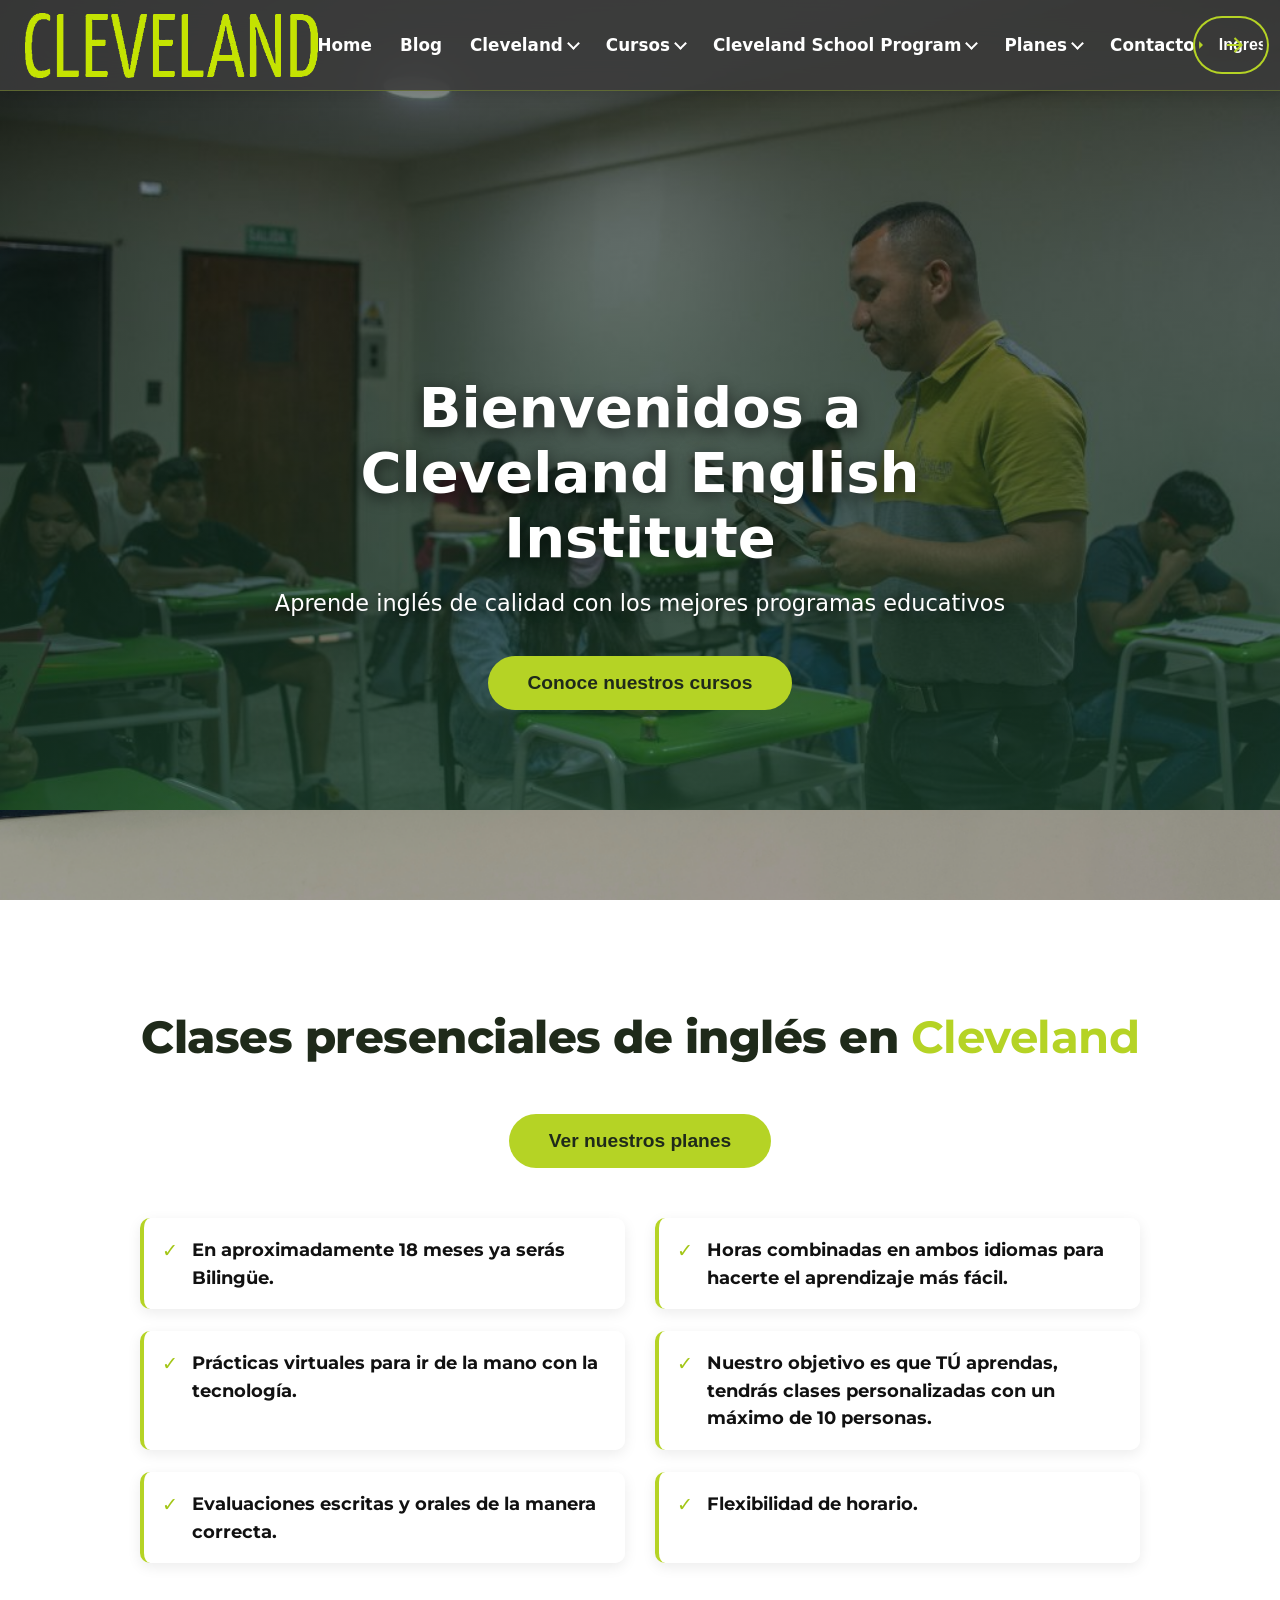
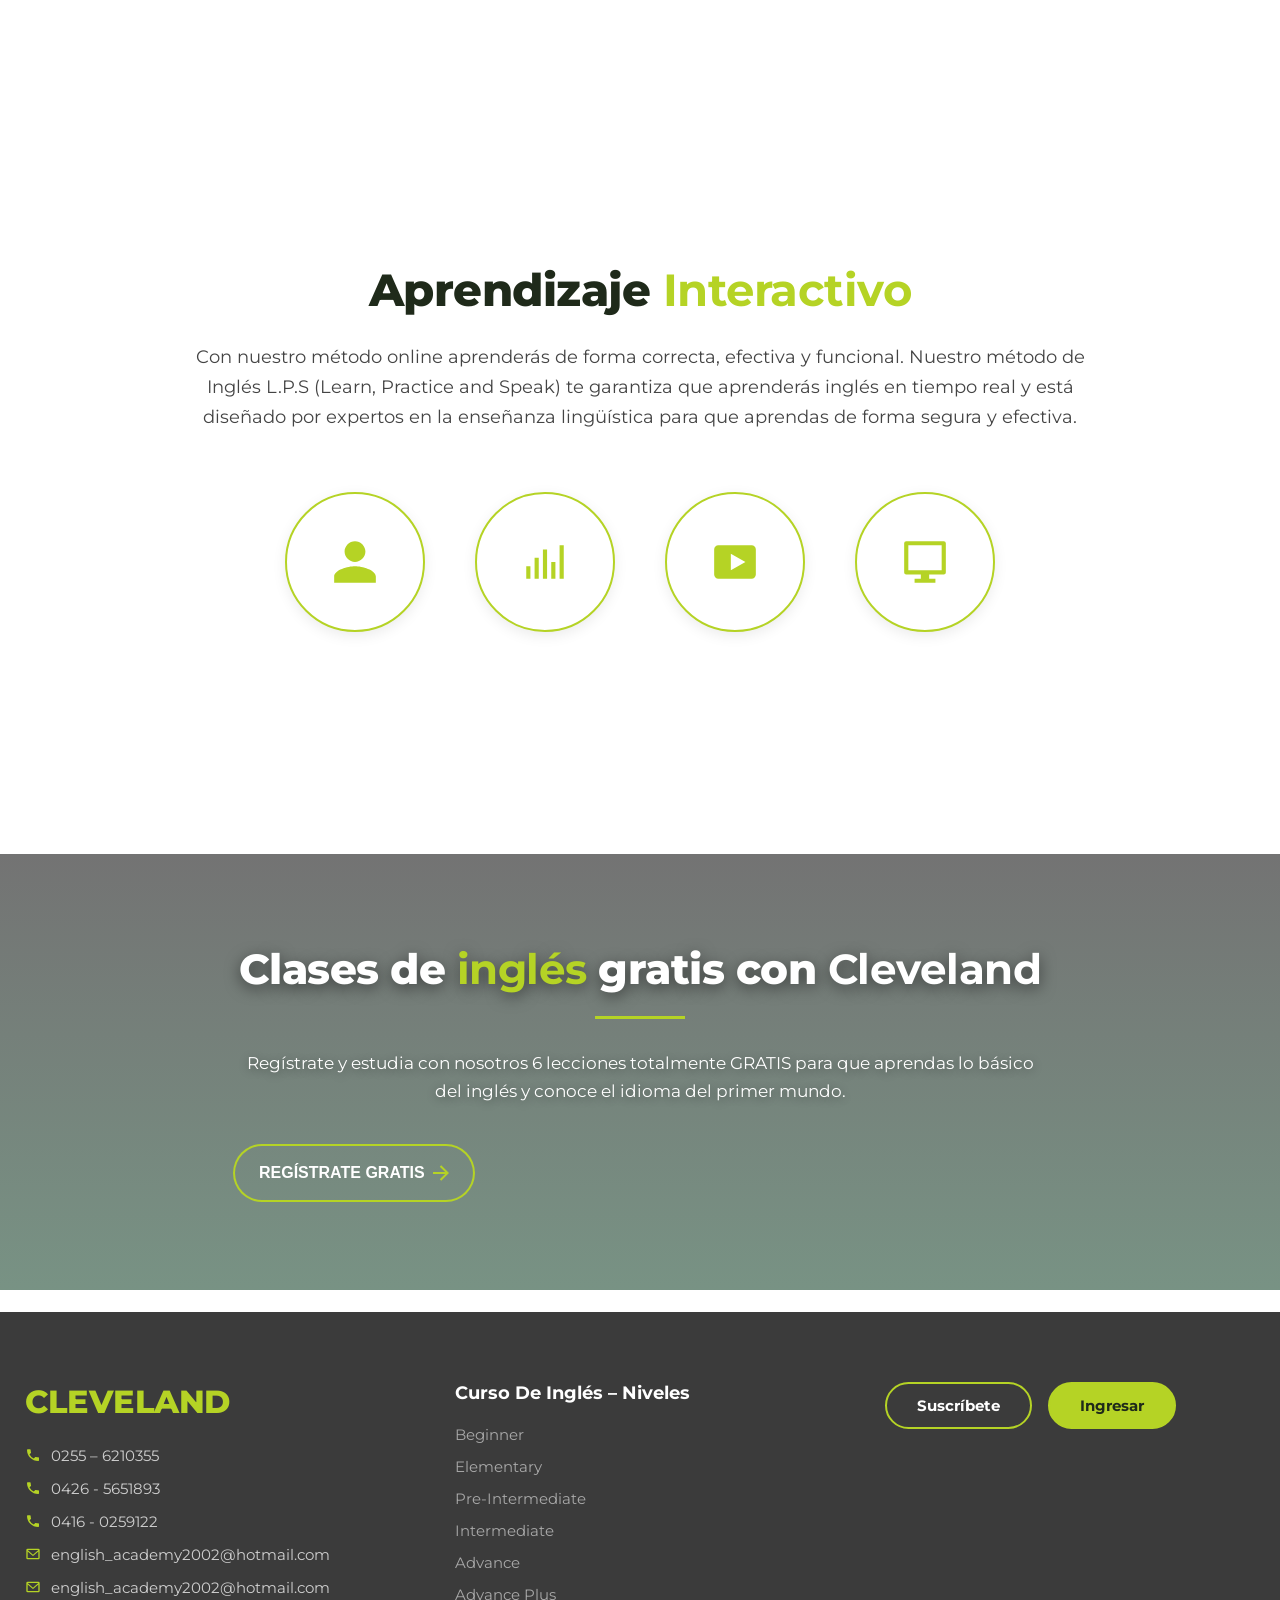
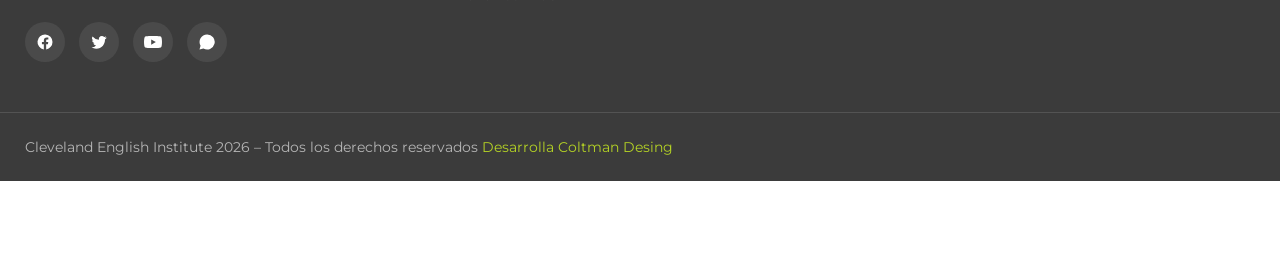
==== docs/cleveland/index.html @ 9492be9a "feat: Agregada página de Cleveland en /docs/cleveland/ y selector en index" ====
<!DOCTYPE html>
<html lang="es">
<head>
    <meta charset="UTF-8">
    <meta name="viewport" content="width=device-width, initial-scale=1.0">
    <title>Cleveland - School Program</title>
    <link rel="preconnect" href="https://fonts.googleapis.com">
    <link rel="preconnect" href="https://fonts.gstatic.com" crossorigin>
    <link href="https://fonts.googleapis.com/css2?family=EB+Garamond:ital,wght@0,400..800;1,400..800&family=Lato:ital,wght@0,100;0,300;0,400;0,700;0,900;1,100;1,300;1,400;1,700;1,900&family=Montserrat:ital,wght@0,100..900;1,100..900&family=Playfair+Display:ital,wght@0,400..900;1,400..900&family=Playwrite+ES:wght@100..400&family=Playwrite+NO:wght@100..400&family=Playwrite+US+Modern:wght@100..400&family=Roboto+Mono:ital,wght@0,100..700;1,100..700&display=swap" rel="stylesheet">
    <link rel="stylesheet" href="style.css">
</head>
<body>
    <!-- NAV -->
    <nav class="main-nav">
        <div class="nav-container">
            <div class="logo">
                <img src="img/Untitled.png" alt="Cleveland Logo" class="cleveland-logo">
            </div>

            <ul class="nav-menu">
                <li><a href="#">Home</a></li>
                <li><a href="blog/blog.html">Blog</a></li>
                <li class="nav-dropdown">
                    <a href="about_us/about_us.html" class="dropdown-toggle">Cleveland</a>
                    <ul class="dropdown-menu">
                        <li><a href="about_us/about_us.html">La empresa</a></li>
                        <li><a href="about_us/mision_vision.html">Misión y Visión</a></li>
                        <li><a href="about_us/responsabilidad.html">Responsabilidad Social</a></li>
                    </ul>
                </li>
                <li class="nav-dropdown">
                    <a class="dropdown-toggle">Cursos</a>
                    <ul class="dropdown-menu">
                        <li><a href="cursos/beginner.html">Beginner</a></li>
                        <li><a href="cursos/elementary.html">Elementary</a></li>
                        <li><a href="cursos/pre-intermediate.html">Pre-Intermediate</a></li>
                        <li><a href="cursos/Intermediate.html">Intermediate</a></li>
                        <li><a href="cursos/advance.html">Advance</a></li>
                        <li><a href="cursos/advance_plus.html">Advance Plus</a></li>
                    </ul>
                </li>
                <li class="nav-dropdown">
                    <a href="#" class="dropdown-toggle">Cleveland School Program</a>
                    <ul class="dropdown-menu">
                        <li><a href="school_program/school_program.html">Cleveland School Program</a></li>
                        <li><a href="school_program/eventos.html">Eventos</a></li>
                    </ul>
                </li>
                <li class="nav-dropdown">
                    <a href="#" class="dropdown-toggle">Planes</a>
                    <ul class="dropdown-menu">
                        <li><a href="planes/planes.html">Online</a></li>
                        <li><a href="planes/planes.html">Presencial</a></li>
                        <li><a href="planes/planes.html">Sabatino</a></li>
                        <li><a href="planes/planes.html">Scholarships</a></li>
                    </ul>
                </li>
                <li><a href="contact/contact.html">Contacto</a></li>
            </ul>

            <button class="animated-button">
                <svg viewBox="0 0 24 24" class="arr-2" xmlns="http://www.w3.org/2000/svg">
                    <path d="M16.1716 10.9999L10.8076 5.63589L12.2218 4.22168L20 11.9999L12.2218 19.778L10.8076 18.3638L16.1716 12.9999H4V10.9999H16.1716Z"></path>
                </svg>
                <span class="text">Ingresar</span>
                <span class="circle"></span>
                <svg viewBox="0 0 24 24" class="arr-1" xmlns="http://www.w3.org/2000/svg">
                    <path d="M16.1716 10.9999L10.8076 5.63589L12.2218 4.22168L20 11.9999L12.2218 19.778L10.8076 18.3638L16.1716 12.9999H4V10.9999H16.1716Z"></path>
                </svg>
            </button>
        </div>
    </nav>

    <!-- HERO -->
    <section class="hero">
        <div class="hero-overlay">
            <div class="hero-content">
                <h1>Bienvenidos a Cleveland English Institute</h1>
                <p>Aprende inglés de calidad con los mejores programas educativos</p>
                <a href="../PAGINA_WEB_CLEVELAND/cursos/beginner.html"><button class="hero-button">Conoce nuestros cursos</button></a>
            </div>
        </div>
    </section>

    <section class="classes-section">
        <div class="classes-content-overlay">
            <h2>Clases presenciales de inglés en <strong>Cleveland</strong></h2>
            
            <article class="split-container">
                <div class="button-wrapper">
                    <a href="../PAGINA_WEB_CLEVELAND/planes/planes.html">
                    <button class="hero-button">Ver nuestros planes</button>
                    </a>
                </div>
    
                <ul class="text-features-list">
                    <li>En aproximadamente 18 meses ya serás Bilingüe.</li>
                    <li>Horas combinadas en ambos idiomas para hacerte el aprendizaje más fácil.</li>
                    <li>Prácticas virtuales para ir de la mano con la tecnología.</li>
                    <li>Nuestro objetivo es que TÚ aprendas, tendrás clases personalizadas con un máximo de 10 personas.</li>
                    <li>Evaluaciones escritas y orales de la manera correcta.</li>
                    <li>Flexibilidad de horario.</li>
                </ul>
            </article>
        </div>
    </section>

    <main>
        <section class="interactive-section">
            <div class="interactive-content">
                <h2>Aprendizaje <strong>Interactivo</strong></h2>
                <p class="interactive-text">
                    Con nuestro método online aprenderás de forma correcta, efectiva y funcional. Nuestro método de Inglés L.P.S (Learn, Practice and Speak) te garantiza que aprenderás inglés en tiempo real y está diseñado por expertos en la enseñanza lingüística para que aprendas de forma segura y efectiva.
                </p>

                <div class="icon-circles">
                    <div class="icon-item">
                        <div class="icon-circle">
                            <svg viewBox="0 0 24 24" xmlns="http://www.w3.org/2000/svg">
                                <path d="M12 12c2.7 0 5-2.3 5-5s-2.3-5-5-5-5 2.3-5 5 2.3 5 5 5zm0 2c-3.3 0-10 1.7-10 5v3h20v-3c0-3.3-6.7-5-10-5z"></path>
                            </svg>
                        </div>
                        <div class="icon-info">
                            <h3>Asesor Online</h3>
                            <p>Con el chat en línea siempre podrás acudir a nuestros asesores para recibir asesoría educativa en cualquiera de nuestras lecciones.</p>
                        </div>
                    </div>

                    <div class="icon-item">
                        <div class="icon-circle">
                            <svg viewBox="0 0 24 24" xmlns="http://www.w3.org/2000/svg">
                                <path d="M3 20h2v-6H3v6zm4 0h2v-10H7v10zm4 0h2v-14h-2v14zm4 0h2v-8h-2v8zm4 0h2v-16h-2v16z"></path>
                            </svg>
                        </div>
                        <div class="icon-info">
                            <h3>Niveles de Inglés</h3>
                            <p>Ofrecemos 5 niveles adaptados a tus necesidades. Cada uno aporta la carga lingüística apropiada para que el aprendizaje sea conciso y de forma ascendente.</p>
                        </div>
                    </div>

                    <div class="icon-item">
                        <div class="icon-circle">
                            <svg viewBox="0 0 24 24" xmlns="http://www.w3.org/2000/svg">
                                <path d="M4 4h16a2 2 0 0 1 2 2v12a2 2 0 0 1-2 2H4a2 2 0 0 1-2-2V6a2 2 0 0 1 2-2zm6 4v8l7-4-7-4z"></path>
                            </svg>
                        </div>
                        <div class="icon-info">
                            <h3>Videos</h3>
                            <p>Nuestros videos contienen preguntas interactivas que hacen que respondas a medida que se van dando las explicaciones.</p>
                        </div>
                    </div>

                    <div class="icon-item">
                        <div class="icon-circle">
                            <svg viewBox="0 0 24 24" xmlns="http://www.w3.org/2000/svg">
                                <path d="M21 2H3a1 1 0 0 0-1 1v14a1 1 0 0 0 1 1h7v2H7v2h10v-2h-3v-2h7a1 1 0 0 0 1-1V3a1 1 0 0 0-1-1zm-1 14H4V4h16v12z"></path>
                            </svg>
                        </div>
                        <div class="icon-info">
                            <h3>Lecciones interactivas</h3>
                            <p>Diseñadas de forma práctica y sencilla, aportan explicaciones gramaticales, vocabulario y comprensión auditiva.</p>
                        </div>
                    </div>
                </div>
            </div>
        </section>

        <section class="free-classes-section">
            <div class="free-classes-overlay">
                <div class="free-classes-content">
                    <h2>Clases de <strong>inglés</strong> gratis con <strong>Cleveland</strong></h2>
                    <div class="free-classes-divider"></div>
                    <p>Regístrate y estudia con nosotros 6 lecciones totalmente GRATIS para que aprendas lo básico del inglés y conoce el idioma del primer mundo.</p>

                    <button class="animated-button">
                        <svg viewBox="0 0 24 24" class="arr-2" xmlns="http://www.w3.org/2000/svg">
                            <path d="M16.1716 10.9999L10.8076 5.63589L12.2218 4.22168L20 11.9999L12.2218 19.778L10.8076 18.3638L16.1716 12.9999H4V10.9999H16.1716Z"></path>
                        </svg>
                        <span class="text">REGÍSTRATE GRATIS</span>
                        <span class="circle"></span>
                        <svg viewBox="0 0 24 24" class="arr-1" xmlns="http://www.w3.org/2000/svg">
                            <path d="M16.1716 10.9999L10.8076 5.63589L12.2218 4.22168L20 11.9999L12.2218 19.778L10.8076 18.3638L16.1716 12.9999H4V10.9999H16.1716Z"></path>
                        </svg>
                    </button>
                </div>
            </div>
        </section>
    </main>

    <!-- FOOTER -->
    <footer class="site-footer">
        <div class="footer-container">
            <div class="footer-col footer-brand">
                <h3 class="footer-logo">CLEVELAND</h3>

                <ul class="footer-contact">
                    <li>
                        <svg viewBox="0 0 24 24" xmlns="http://www.w3.org/2000/svg"><path d="M6.62 10.79a15.05 15.05 0 0 0 6.59 6.59l2.2-2.2a1 1 0 0 1 1.02-.24c1.12.37 2.33.57 3.57.57a1 1 0 0 1 1 1V20a1 1 0 0 1-1 1C10.4 21 3 13.6 3 4.5a1 1 0 0 1 1-1h3.5a1 1 0 0 1 1 1c0 1.24.2 2.45.57 3.57a1 1 0 0 1-.25 1.02l-2.2 2.2z"></path></svg>
                        <a href="tel:+582556210355">0255 – 6210355</a>
                    </li>
                    <li>
                        <svg viewBox="0 0 24 24" xmlns="http://www.w3.org/2000/svg"><path d="M6.62 10.79a15.05 15.05 0 0 0 6.59 6.59l2.2-2.2a1 1 0 0 1 1.02-.24c1.12.37 2.33.57 3.57.57a1 1 0 0 1 1 1V20a1 1 0 0 1-1 1C10.4 21 3 13.6 3 4.5a1 1 0 0 1 1-1h3.5a1 1 0 0 1 1 1c0 1.24.2 2.45.57 3.57a1 1 0 0 1-.25 1.02l-2.2 2.2z"></path></svg>
                        <a href="tel:+584265651893">0426 - 5651893</a>
                    </li>
                    <li>
                        <svg viewBox="0 0 24 24" xmlns="http://www.w3.org/2000/svg"><path d="M6.62 10.79a15.05 15.05 0 0 0 6.59 6.59l2.2-2.2a1 1 0 0 1 1.02-.24c1.12.37 2.33.57 3.57.57a1 1 0 0 1 1 1V20a1 1 0 0 1-1 1C10.4 21 3 13.6 3 4.5a1 1 0 0 1 1-1h3.5a1 1 0 0 1 1 1c0 1.24.2 2.45.57 3.57a1 1 0 0 1-.25 1.02l-2.2 2.2z"></path></svg>
                        <a href="tel:+584160259122">0416 - 0259122</a>
                    </li>
                    <li>
                        <svg viewBox="0 0 24 24" xmlns="http://www.w3.org/2000/svg"><path d="M4 4h16a2 2 0 0 1 2 2v12a2 2 0 0 1-2 2H4a2 2 0 0 1-2-2V6a2 2 0 0 1 2-2zm0 2v.01L12 13l8-6.99V6H4zm16 2.24-7.4 6.47a1 1 0 0 1-1.2 0L4 8.24V18h16V8.24z"></path></svg>
                        <a href="mailto:english_academy2002@hotmail.com">english_academy2002@hotmail.com</a>
                    </li>
                    <li>
                        <svg viewBox="0 0 24 24" xmlns="http://www.w3.org/2000/svg"><path d="M4 4h16a2 2 0 0 1 2 2v12a2 2 0 0 1-2 2H4a2 2 0 0 1-2-2V6a2 2 0 0 1 2-2zm0 2v.01L12 13l8-6.99V6H4zm16 2.24-7.4 6.47a1 1 0 0 1-1.2 0L4 8.24V18h16V8.24z"></path></svg>
                        <a href="mailto:english_academy2002@hotmail.com">english_academy2002@hotmail.com</a>
                    </li>
                </ul>

                <div class="footer-socials">
                    <a href="#" class="social-circle" aria-label="Facebook">
                        <svg viewBox="0 0 24 24" xmlns="http://www.w3.org/2000/svg"><path d="M22 12a10 10 0 1 0-11.56 9.88v-6.99H7.9V12h2.54V9.8c0-2.5 1.49-3.89 3.78-3.89 1.1 0 2.24.2 2.24.2v2.46h-1.26c-1.24 0-1.63.77-1.63 1.56V12h2.78l-.44 2.89h-2.34v6.99A10 10 0 0 0 22 12z"></path></svg>
                    </a>
                    <a href="#" class="social-circle" aria-label="Twitter">
                        <svg viewBox="0 0 24 24" xmlns="http://www.w3.org/2000/svg"><path d="M22 5.9c-.74.33-1.53.55-2.36.65a4.13 4.13 0 0 0 1.81-2.28c-.8.47-1.68.81-2.62 1a4.1 4.1 0 0 0-7 3.74 11.65 11.65 0 0 1-8.46-4.29 4.1 4.1 0 0 0 1.27 5.47 4.07 4.07 0 0 1-1.86-.51v.05a4.1 4.1 0 0 0 3.29 4.02c-.61.17-1.25.19-1.85.07a4.11 4.11 0 0 0 3.83 2.85A8.23 8.23 0 0 1 2 19.13a11.6 11.6 0 0 0 6.29 1.84c7.55 0 11.68-6.26 11.68-11.68l-.01-.53c.8-.58 1.5-1.3 2.04-2.13z"></path></svg>
                    </a>
                    <a href="#" class="social-circle" aria-label="YouTube">
                        <svg viewBox="0 0 24 24" xmlns="http://www.w3.org/2000/svg"><path d="M23.5 6.5a3 3 0 0 0-2.1-2.1C19.6 4 12 4 12 4s-7.6 0-9.4.4A3 3 0 0 0 .5 6.5 31 31 0 0 0 0 12a31 31 0 0 0 .5 5.5 3 3 0 0 0 2.1 2.1C4.4 20 12 20 12 20s7.6 0 9.4-.4a3 3 0 0 0 2.1-2.1A31 31 0 0 0 24 12a31 31 0 0 0-.5-5.5zM9.6 15.5v-7L15.8 12l-6.2 3.5z"></path></svg>
                    </a>
                    <a href="#" class="social-circle" aria-label="WhatsApp">
                        <svg viewBox="0 0 24 24" xmlns="http://www.w3.org/2000/svg"><path d="M17.5 14.4c-.3-.1-1.7-.8-2-1-.3-.1-.5-.1-.7.1s-.8 1-.9 1.1c-.2.2-.3.2-.6.1a8.2 8.2 0 0 1-2.4-1.5 9 9 0 0 1-1.7-2.1c-.2-.3 0-.5.1-.6l.4-.5c.1-.1.2-.3.3-.4.1-.2 0-.3 0-.5s-.7-1.6-.9-2.2c-.2-.5-.5-.5-.7-.5h-.6c-.2 0-.5.1-.8.4-.3.3-1 1-1 2.4s1 2.8 1.2 3c.1.2 2 3.1 4.9 4.3.7.3 1.2.5 1.6.6.7.2 1.3.2 1.8.1.5-.1 1.7-.7 1.9-1.4.2-.7.2-1.2.2-1.4-.1-.1-.3-.2-.6-.3zM12 2a10 10 0 0 0-8.6 15L2 22l5.2-1.4A10 10 0 1 0 12 2z"></path></svg>
                    </a>
                </div>
            </div>

            <div class="footer-col footer-levels">
                <h4>Curso De Inglés – Niveles</h4>
                <ul>
                    <li><a href="#">Beginner</a></li>
                    <li><a href="#">Elementary</a></li>
                    <li><a href="#">Pre-Intermediate</a></li>
                    <li><a href="#">Intermediate</a></li>
                    <li><a href="#">Advance</a></li>
                    <li><a href="#">Advance Plus</a></li>
                </ul>
            </div>

            <div class="footer-col footer-actions">
                <a href="#" class="footer-btn footer-btn-outline">Suscríbete</a>
                <a href="#" class="footer-btn footer-btn-solid">Ingresar</a>
            </div>
        </div>

        <div class="footer-bottom">
            <p>Cleveland English Institute 2026 – Todos los derechos reservados <a href="#">Desarrolla Coltman Desing</a></p>

            <button type="button" id="backToTop" class="back-to-top" aria-label="Volver arriba">
                <svg viewBox="0 0 24 24" xmlns="http://www.w3.org/2000/svg">
                    <path d="M12 4l-7 7h4v9h6v-9h4z"></path>
                </svg>
            </button>
        </div>
    </footer>

    <script src="script.js"></script>
</body>
</html>
---- docs/cleveland/style.css ----
* {
    margin: 0;
    padding: 0;
    box-sizing: border-box;
}

body {
    font-family: 'Segoe UI', system-ui, sans-serif;
    background-color: #ffffff;
    color: #222222;
}

/* NAV - Gris Oscuro Translucido */
.main-nav {
    position: fixed;
    top: 0;
    left: 0;
    width: 100%;
    background: rgba(59, 59, 59, 0.85); /* CAMBIADO: Color #3B3B3B con opacidad */
    backdrop-filter: blur(20px);
    border-bottom: 1px solid rgba(181, 211, 37, 0.3);
    box-shadow: 0 2px 15px rgba(0, 0, 0, 0.15);
    z-index: 1000;
}

.nav-container {
    max-width: 1400px;
    margin: 0 auto;
    padding: 0 25px;
    height: 90px;
    display: flex;
    align-items: center;
    justify-content: space-between;
}

.logo {
    height: 65px;
    display: flex;
    align-items: center;
}

.cleveland-logo {
    height: 100%;
    width: auto;
    filter: brightness(1.05);
}

/* Menú */
.nav-menu {
    display: flex;
    list-style: none;
    gap: 28px;
    align-items: center;
}

.nav-menu a {
    color: #ffffff;            /* CAMBIADO: Letras blancas */
    text-decoration: none;
    font-weight: 600;
    font-size: 1.05rem;
    transition: all 0.3s ease;
    white-space: nowrap;
}

.nav-menu a:hover {
    color: #B5D325;           /* CONSERVADO: Mismo hover original */
}

/* Submenú desplegable: Cleveland */
.nav-dropdown {
    position: relative;
}

.dropdown-toggle {
    display: flex;
    align-items: center;
    gap: 6px;
}

.dropdown-toggle::after {
    content: "";
    width: 7px;
    height: 7px;
    border-right: 2px solid #ffffff;
    border-bottom: 2px solid #ffffff;
    transform: rotate(45deg);
    margin-top: -4px;
    transition: transform 0.3s ease, border-color 0.3s ease;
}

.nav-dropdown:hover .dropdown-toggle::after,
.nav-dropdown:focus-within .dropdown-toggle::after {
    transform: rotate(-135deg);
    margin-top: 4px;
    border-color: #B5D325;
}

.dropdown-menu {
    position: absolute;
    top: 100%;
    left: 0;
    margin-top: 18px;
    min-width: 230px;
    list-style: none;
    background: rgba(59, 59, 59, 0.97);
    backdrop-filter: blur(20px);
    border: 1px solid rgba(181, 211, 37, 0.3);
    border-radius: 12px;
    padding: 10px 0;
    box-shadow: 0 15px 35px rgba(0, 0, 0, 0.3);
    opacity: 0;
    visibility: hidden;
    transform: translateY(10px);
    transition: all 0.3s ease;
    z-index: 1001;
}

.nav-dropdown:hover .dropdown-menu,
.nav-dropdown:focus-within .dropdown-menu {
    opacity: 1;
    visibility: visible;
    transform: translateY(0);
}

.dropdown-menu li {
    width: 100%;
}

.dropdown-menu a {
    display: block;
    padding: 12px 22px;
    color: #ffffff;
    font-weight: 600;
    font-size: 0.95rem;
    white-space: nowrap;
    transition: all 0.25s ease;
}

.dropdown-menu a:hover {
    color: #1f2a1a;
    background-color: #B5D325;
}

/* Botón Animado */
.animated-button {
    position: relative;
    display: flex;
    align-items: center;
    gap: 4px;
    padding: 14px 32px;
    border: 4px solid transparent;
    font-size: 16px;
    background-color: transparent; /* Ajustado para que no herede el fondo oscuro */
    border-radius: 100px;
    font-weight: 600;
    color: #ffffff;                /* CAMBIADO: Texto del botón en blanco para contrastar con el nav */
    box-shadow: 0 0 0 2px #B5D325;
    cursor: pointer;
    overflow: hidden;
    transition: all 0.6s cubic-bezier(0.23, 1, 0.32, 1);
}

.animated-button svg {
    position: absolute;
    width: 24px;
    fill: #B5D325;
    z-index: 9;
    transition: all 0.8s cubic-bezier(0.23, 1, 0.32, 1);
}

.animated-button .arr-1 { right: 16px; }
.animated-button .arr-2 { left: -25%; }

.animated-button .circle {
    position: absolute;
    top: 50%;
    left: 50%;
    transform: translate(-50%, -50%);
    width: 20px;
    height: 20px;
    background-color: #B5D325;
    border-radius: 50%;
    opacity: 0;
    transition: all 0.8s cubic-bezier(0.23, 1, 0.32, 1);
}

.animated-button .text {
    position: relative;
    z-index: 1;
    transform: translateX(-12px);
    transition: all 0.8s cubic-bezier(0.23, 1, 0.32, 1);
}

.animated-button:hover {
    box-shadow: 0 0 0 12px transparent;
    color: #1f2a1a;                /* CONSERVADO: Al pasar el mouse cambia al color oscuro original */
    border-radius: 12px;
}

.animated-button:hover .arr-1 { right: -25%; }
.animated-button:hover .arr-2 { left: 16px; }
.animated-button:hover .text { transform: translateX(12px); }
.animated-button:hover svg { fill: #1f2a1a; }

.animated-button:active {
    scale: 0.95;
    box-shadow: 0 0 0 4px #B5D325;
}

.animated-button:hover .circle {
    width: 220px;
    height: 220px;
    opacity: 1;
}

/* Responsive */
@media (max-width: 1024px) {
    .nav-menu { gap: 20px; font-size: 1rem; }
    .nav-container { padding: 0 20px; }
}

@media (max-width: 768px) {
    .nav-container { padding: 0 15px; }
    .nav-menu { display: none; }
}

/* HERO SECTION */
.hero {
    height: 100vh;
    min-height: 700px;
    background-image: url('img/Banner-1-1024x717.jpg'); /* Ruta corregida */
    background-size: cover;
    background-position: center;
    background-attachment: fixed;
    position: relative;
    display: flex;
    align-items: center;
    justify-content: center;
    color: white;
    margin-top: -90px;
}

.hero-overlay {
    position: absolute;
    top: 0;
    left: 0;
    width: 100%;
    height: 100%;
    background: linear-gradient(rgba(0,0,0,0.45), rgba(30,74,50,0.65));
    display: flex;
    align-items: flex-end; /* CAMBIADO: Empuja el contenido hacia abajo */
    justify-content: center;
    padding-bottom: 80px;  /* NUEVO: Margen inferior para que no toque el borde de la pantalla */
}

.hero-content {
    text-align: center;
    z-index: 2;
    max-width: 800px;
    padding: 0 20px;
    margin-bottom: 20px;   /* NUEVO: Asegura una separación base */
}

.hero-content h1 {
    font-size: 3.5rem;
    margin-bottom: 20px;
    text-shadow: 0 4px 15px rgba(0,0,0,0.6);
}

.hero-content p {
    font-size: 1.4rem;
    margin-bottom: 40px;
    text-shadow: 0 2px 10px rgba(0,0,0,0.5);
}

.hero-button {
    padding: 16px 40px;
    font-size: 1.2rem;
    background-color: #B5D325;
    color: #1f2a1a;
    border: none;
    border-radius: 50px;
    font-weight: 700;
    cursor: pointer;
    transition: all 0.3s ease;
}

.hero-button:hover {
    background-color: #a3c617;
    transform: translateY(-5px);
    box-shadow: 0 10px 25px rgba(181, 211, 37, 0.4);
}

/* ==========================================================================
   SECCIÓN CLASES PRESENCIALES - COMPLETAMENTE PEGADO SIN ESPACIOS BLANCOS
   ========================================================================== */
/* SECCIÓN CLASES PRESENCIALES */
.classes-section {
    position: relative;
    padding: 100px 20px;
    /* CAMBIO AQUÍ: Añadimos la imagen de fondo apuntando a tu nueva carpeta */
    background-image: url('img/Banner-13-1024x717.png'); 
    background-color: #ffffff;
    background-size: cover;
    background-position: center;
    background-repeat: no-repeat;
    background-attachment: fixed; /* Mantiene el efecto de fondo fijo si te gusta */
    overflow: hidden;
}

/* Contenedor interno para dar aire al texto pero manteniendo el fondo pegado */
.classes-content-overlay {
    width: 100%;
    max-width: 1400px;
    margin: 0 auto;
    padding: 100px 40px; /* Controla la altura interna de la sección desde aquí */
}

.classes-section {
    font-family: 'Montserrat', 'Segoe UI', system-ui, sans-serif;
}

.classes-section h2 {
    font-family: 'Montserrat', 'Segoe UI', system-ui, sans-serif;
    font-size: 2.8rem;
    color: #1f2a1a;
    margin-bottom: 50px;
    text-align: center;
    font-weight: 800;
    letter-spacing: -0.5px;
}

.classes-section h2 strong {
    color: #B5D325;
}

/* Caja de contenido dividido */
.split-container {
    width: 100%;
    display: flex;
    flex-direction: column;   /* CAMBIADO: apilado en vez de lado a lado */
    align-items: center;
    gap: 50px;
}

/* Contenedor del botón (ahora centrado arriba) */
.button-wrapper {
    width: 100%;
    display: flex;
    align-items: center;
    justify-content: center; /* Centra el botón horizontalmente */
}

/* El diseño, color y hover del botón ya se aplican automáticamente 
   gracias a la clase reutilizable .hero-button que definiste al inicio */

/* LISTA DE INFORMACIÓN: ahora en formato de tarjetas en cuadrícula,
   así el texto ya no se extiende de lado a lado sino que se acomoda
   en columnas compactas y fáciles de leer */
.text-features-list {
    width: 100%;
    max-width: 1000px;
    list-style: none;
    padding: 0;
    margin: 0;
    display: grid;
    grid-template-columns: repeat(2, 1fr);
    gap: 22px 30px;
}

.text-features-list li {
    font-family: 'Montserrat', 'Segoe UI', system-ui, sans-serif;
    font-size: 1.15rem;
    color: #111111;
    line-height: 1.5;
    font-weight: 700;
    position: relative;
    padding: 18px 20px 18px 48px;
    background: rgba(255, 255, 255, 0.85);
    border-left: 4px solid #B5D325;
    border-radius: 10px;
    box-shadow: 0 4px 14px rgba(0, 0, 0, 0.08);
}

/* Viñetas institucionales reforzadas */
.text-features-list li::before {
    content: "✓";             /* Checkmark clásico */
    position: absolute;
    left: 18px;
    top: 18px;
    font-size: 1.2rem;
    color: #a3c617;           /* El color verde brillante de tu marca */
    font-weight: 700;
}

/* Diseño elástico en móviles - classes-section */
@media (max-width: 992px) {
    .classes-content-overlay {
        padding: 60px 24px;
    }

    .split-container {
        gap: 35px;
    }

    .text-features-list {
        grid-template-columns: 1fr; /* Una sola columna en móviles/tablets */
        max-width: 100%;
    }

    .classes-section h2 {
        font-size: 2.1rem;
        margin-bottom: 30px;
    }
}

/* ==========================================================================
   SECCIÓN APRENDIZAJE INTERACTIVO
   ========================================================================== */
.interactive-section {
    padding: 100px 20px;
    background-color: #ffffff;
    text-align: center;
}

.interactive-content {
    max-width: 1400px;
    margin: 0 auto;
}

.interactive-section h2 {
    font-family: 'Montserrat', 'Segoe UI', system-ui, sans-serif;
    font-size: 2.8rem;
    font-weight: 800;
    color: #1f2a1a;
    letter-spacing: -0.5px;
    margin-bottom: 25px;
}

.interactive-section h2 strong {
    color: #B5D325;
}

.interactive-text {
    font-family: 'Montserrat', 'Segoe UI', system-ui, sans-serif;
    max-width: 900px;
    margin: 0 auto 60px;
    color: #444444;
    font-size: 1.1rem;
    line-height: 1.7;
}

/* Círculos con iconos: al hacer hover revelan su información */
.icon-circles {
    display: flex;
    justify-content: center;
    align-items: flex-start;
    flex-wrap: wrap;
    gap: 50px;
    padding-bottom: 40px; /* Espacio para que el panel de info no se corte */
}

.icon-item {
    position: relative;
    display: flex;
    flex-direction: column;
    align-items: center;
}

.icon-circle {
    width: 140px;
    height: 140px;
    border-radius: 50%;
    background-color: #ffffff;
    border: 2px solid #B5D325;
    box-shadow: 0 4px 14px rgba(0, 0, 0, 0.08);
    display: flex;
    align-items: center;
    justify-content: center;
    transition: all 0.3s ease;
    cursor: pointer;
}

.icon-circle svg {
    width: 50px;
    height: 50px;
    fill: #B5D325;
    transition: all 0.3s ease;
}

.icon-item:hover .icon-circle {
    background-color: #B5D325;
    transform: translateY(-8px);
    box-shadow: 0 10px 25px rgba(181, 211, 37, 0.4);
}

.icon-item:hover .icon-circle svg {
    fill: #ffffff;
}

/* Panel de información que aparece al hacer hover/focus */
.icon-info {
    position: absolute;
    top: 150px;
    left: 50%;
    transform: translate(-50%, -10px);
    width: 240px;
    background-color: #ffffff;
    border: 1px solid rgba(181, 211, 37, 0.5);
    border-radius: 12px;
    padding: 18px 20px;
    box-shadow: 0 10px 30px rgba(0, 0, 0, 0.15);
    opacity: 0;
    visibility: hidden;
    pointer-events: none;
    transition: all 0.3s ease;
    z-index: 20;
    text-align: center;
}

.icon-info h3 {
    font-family: 'Montserrat', 'Segoe UI', system-ui, sans-serif;
    font-size: 1.05rem;
    color: #1f2a1a;
    font-weight: 700;
    margin-bottom: 8px;
}

.icon-info p {
    font-family: 'Montserrat', 'Segoe UI', system-ui, sans-serif;
    font-size: 0.9rem;
    color: #444444;
    line-height: 1.5;
}

.icon-item:hover .icon-info,
.icon-item:focus-within .icon-info {
    opacity: 1;
    visibility: visible;
    transform: translate(-50%, 0);
}

@media (max-width: 768px) {
    .interactive-section h2 {
        font-size: 2.1rem;
    }

    .icon-circles {
        gap: 60px 30px;
    }

    .icon-circle {
        width: 110px;
        height: 110px;
    }

    .icon-circle svg {
        width: 40px;
        height: 40px;
    }

    .icon-info {
        top: 120px;
        width: 200px;
        padding: 14px 16px;
    }
}

/* ==========================================================================
   SECCIÓN CLASES GRATIS
   ========================================================================== */
.free-classes-section {
    position: relative;
    min-height: 480px;
    margin-top: 60px; /* Separación respecto a la sección de arriba */
    background-image: url('img/Image-2.png');
    background-size: cover;
    background-position: center;
    background-repeat: no-repeat;
    background-attachment: fixed;
    display: flex;
    align-items: center;
    justify-content: center;
}

.free-classes-overlay {
    width: 100%;
    height: 100%;
    background: linear-gradient(rgba(0, 0, 0, 0.55), rgba(30, 74, 50, 0.6));
    display: flex;
    align-items: center;
    justify-content: center;
    padding: 90px 20px;
}

.free-classes-content {
    text-align: center;
    max-width: 850px;
    padding: 0 20px;
}

.free-classes-content h2 {
    font-family: 'Montserrat', 'Segoe UI', system-ui, sans-serif;
    font-size: 2.6rem;
    font-weight: 800;
    color: #ffffff;
    letter-spacing: -0.5px;
    text-shadow: 0 4px 15px rgba(0, 0, 0, 0.5);
}

.free-classes-content h2 strong:first-of-type {
    color: #B5D325;
}

.free-classes-content h2 strong:last-of-type {
    color: #ffffff;
}

.free-classes-divider {
    width: 90px;
    height: 3px;
    background-color: #B5D325;
    margin: 22px auto 30px;
}

.free-classes-content p {
    font-family: 'Montserrat', 'Segoe UI', system-ui, sans-serif;
    font-size: 1.05rem;
    color: #ffffff;
    line-height: 1.7;
    margin-bottom: 40px;
    text-shadow: 0 2px 10px rgba(0, 0, 0, 0.4);
}

@media (max-width: 768px) {
    .free-classes-content h2 {
        font-size: 1.9rem;
    }

    .free-classes-overlay {
        padding: 60px 20px;
    }
}

/* ==========================================================================
   FOOTER
   ========================================================================== */
.site-footer {
    background-color: #3B3B3B; /* Mismo tono que el nav */
    color: #ffffff;
    font-family: 'Montserrat', 'Segoe UI', system-ui, sans-serif;
    padding-top: 70px;
}

.footer-container {
    max-width: 1400px;
    margin: 0 auto;
    padding: 0 25px 50px;
    display: flex;
    flex-wrap: wrap;
    gap: 60px;
    justify-content: space-between;
}

.footer-col {
    flex: 1 1 220px;
}

.footer-logo {
    font-size: 2rem;
    font-weight: 800;
    color: #B5D325;
    margin-bottom: 25px;
    letter-spacing: -0.5px;
}

.footer-contact {
    list-style: none;
    margin-bottom: 25px;
}

.footer-contact li {
    display: flex;
    align-items: center;
    gap: 10px;
    color: #cfcfcf;
    font-size: 0.95rem;
    margin-bottom: 14px;
}

.footer-contact svg {
    width: 16px;
    height: 16px;
    fill: #B5D325;
    flex-shrink: 0;
}

.footer-contact a {
    color: #cfcfcf;
    text-decoration: none;
    transition: color 0.3s ease;
}

.footer-contact a:hover {
    color: #B5D325;
}

.footer-socials {
    display: flex;
    gap: 14px;
}

.social-circle {
    width: 40px;
    height: 40px;
    border-radius: 50%;
    background-color: rgba(255, 255, 255, 0.08);
    display: flex;
    align-items: center;
    justify-content: center;
    transition: all 0.3s ease;
}

.social-circle svg {
    width: 18px;
    height: 18px;
    fill: #ffffff;
    transition: all 0.3s ease;
}

.social-circle:hover {
    background-color: #B5D325;
    transform: translateY(-4px);
}

.social-circle:hover svg {
    fill: #1f2a1a;
}

.footer-levels h4 {
    font-size: 1.1rem;
    font-weight: 700;
    color: #ffffff;
    margin-bottom: 22px;
}

.footer-levels ul {
    list-style: none;
}

.footer-levels li {
    margin-bottom: 13px;
}

.footer-levels a {
    color: #a8a8a8;
    text-decoration: none;
    font-size: 0.95rem;
    transition: color 0.3s ease;
}

.footer-levels a:hover {
    color: #B5D325;
}

.footer-actions {
    display: flex;
    align-items: flex-start;
    gap: 16px;
    flex-wrap: wrap;
}

.footer-btn {
    padding: 12px 30px;
    border-radius: 50px;
    font-weight: 700;
    font-size: 0.95rem;
    text-decoration: none;
    white-space: nowrap;
    transition: all 0.3s ease;
    border: 2px solid #B5D325;
}

.footer-btn-outline {
    background-color: transparent;
    color: #ffffff;
}

.footer-btn-outline:hover {
    background-color: #B5D325;
    color: #1f2a1a;
}

.footer-btn-solid {
    background-color: #B5D325;
    color: #1f2a1a;
}

.footer-btn-solid:hover {
    background-color: transparent;
    color: #ffffff;
}

.footer-bottom {
    max-width: 1400px;
    margin: 0 auto;
    border-top: 1px solid rgba(255, 255, 255, 0.12);
    padding: 25px;
    display: flex;
    align-items: center;
    justify-content: space-between;
    flex-wrap: wrap;
    gap: 20px;
}

.footer-bottom p {
    color: #b5b5b5;
    font-size: 0.9rem;
}

.footer-bottom a {
    color: #B5D325;
    text-decoration: none;
}

.footer-bottom a:hover {
    text-decoration: underline;
}

/* Botón circular para volver arriba: flotante, aparece al hacer scroll */
.back-to-top {
    position: fixed;
    bottom: 30px;
    right: 30px;
    width: 50px;
    height: 50px;
    border-radius: 50%;
    background-color: #B5D325;
    border: none;
    display: flex;
    align-items: center;
    justify-content: center;
    cursor: pointer;
    box-shadow: 0 4px 14px rgba(181, 211, 37, 0.4);
    z-index: 999;
    opacity: 0;
    visibility: hidden;
    pointer-events: none;
    animation: float-updown 2.4s ease-in-out infinite;
    transition: opacity 0.3s ease, visibility 0.3s ease, background-color 0.3s ease, box-shadow 0.3s ease;
}

.back-to-top.show {
    opacity: 1;
    visibility: visible;
    pointer-events: auto;
}

.back-to-top svg {
    width: 20px;
    height: 20px;
    fill: #1f2a1a;
    transition: transform 0.3s ease;
}

.back-to-top:hover {
    background-color: #a3c617;
    transform: scale(1.12);
    box-shadow: 0 8px 22px rgba(181, 211, 37, 0.55);
    animation-play-state: paused;
}

.back-to-top:hover svg {
    transform: translateY(-3px);
}

@keyframes float-updown {
    0%, 100% { transform: translateY(0); }
    50% { transform: translateY(-8px); }
}

@media (max-width: 768px) {
    .back-to-top {
        bottom: 20px;
        right: 20px;
        width: 46px;
        height: 46px;
    }
}

@media (max-width: 768px) {
    .footer-container {
        gap: 40px;
    }

    .footer-bottom {
        flex-direction: column;
        text-align: center;
    }
}
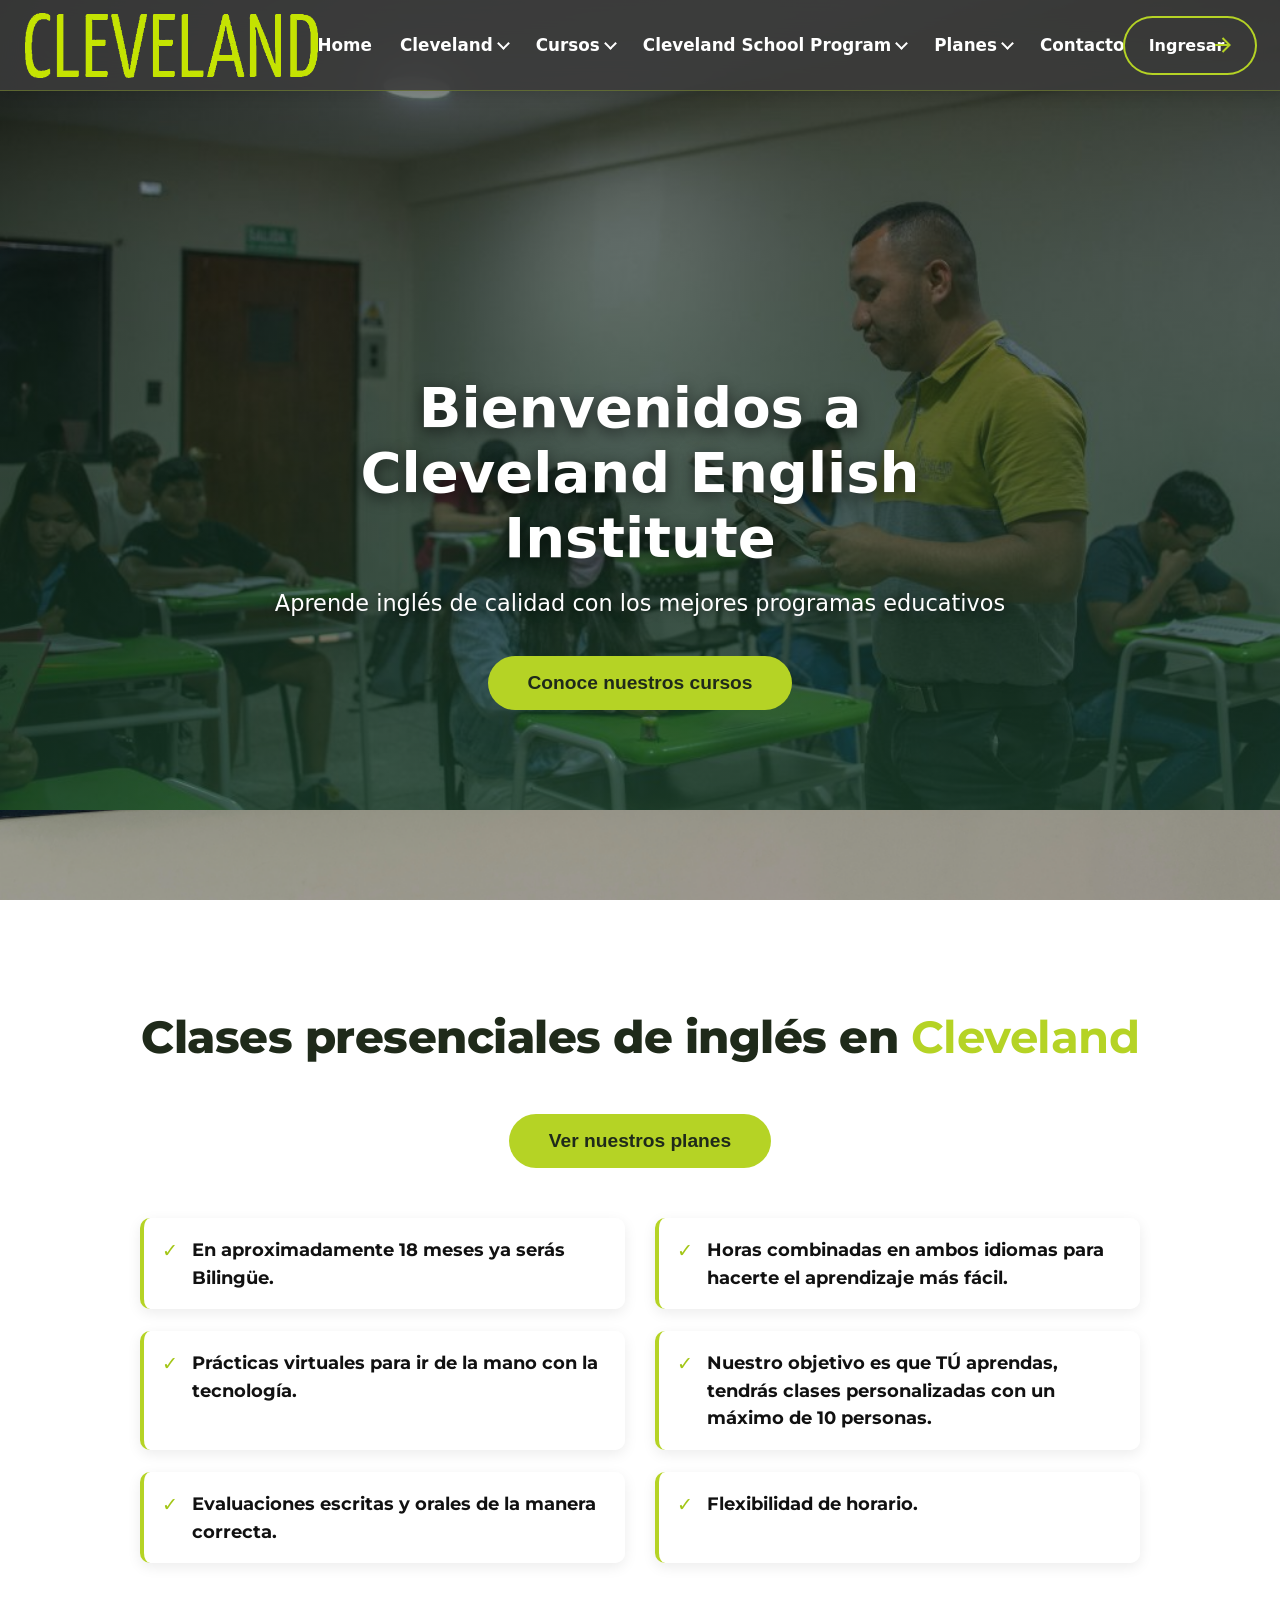
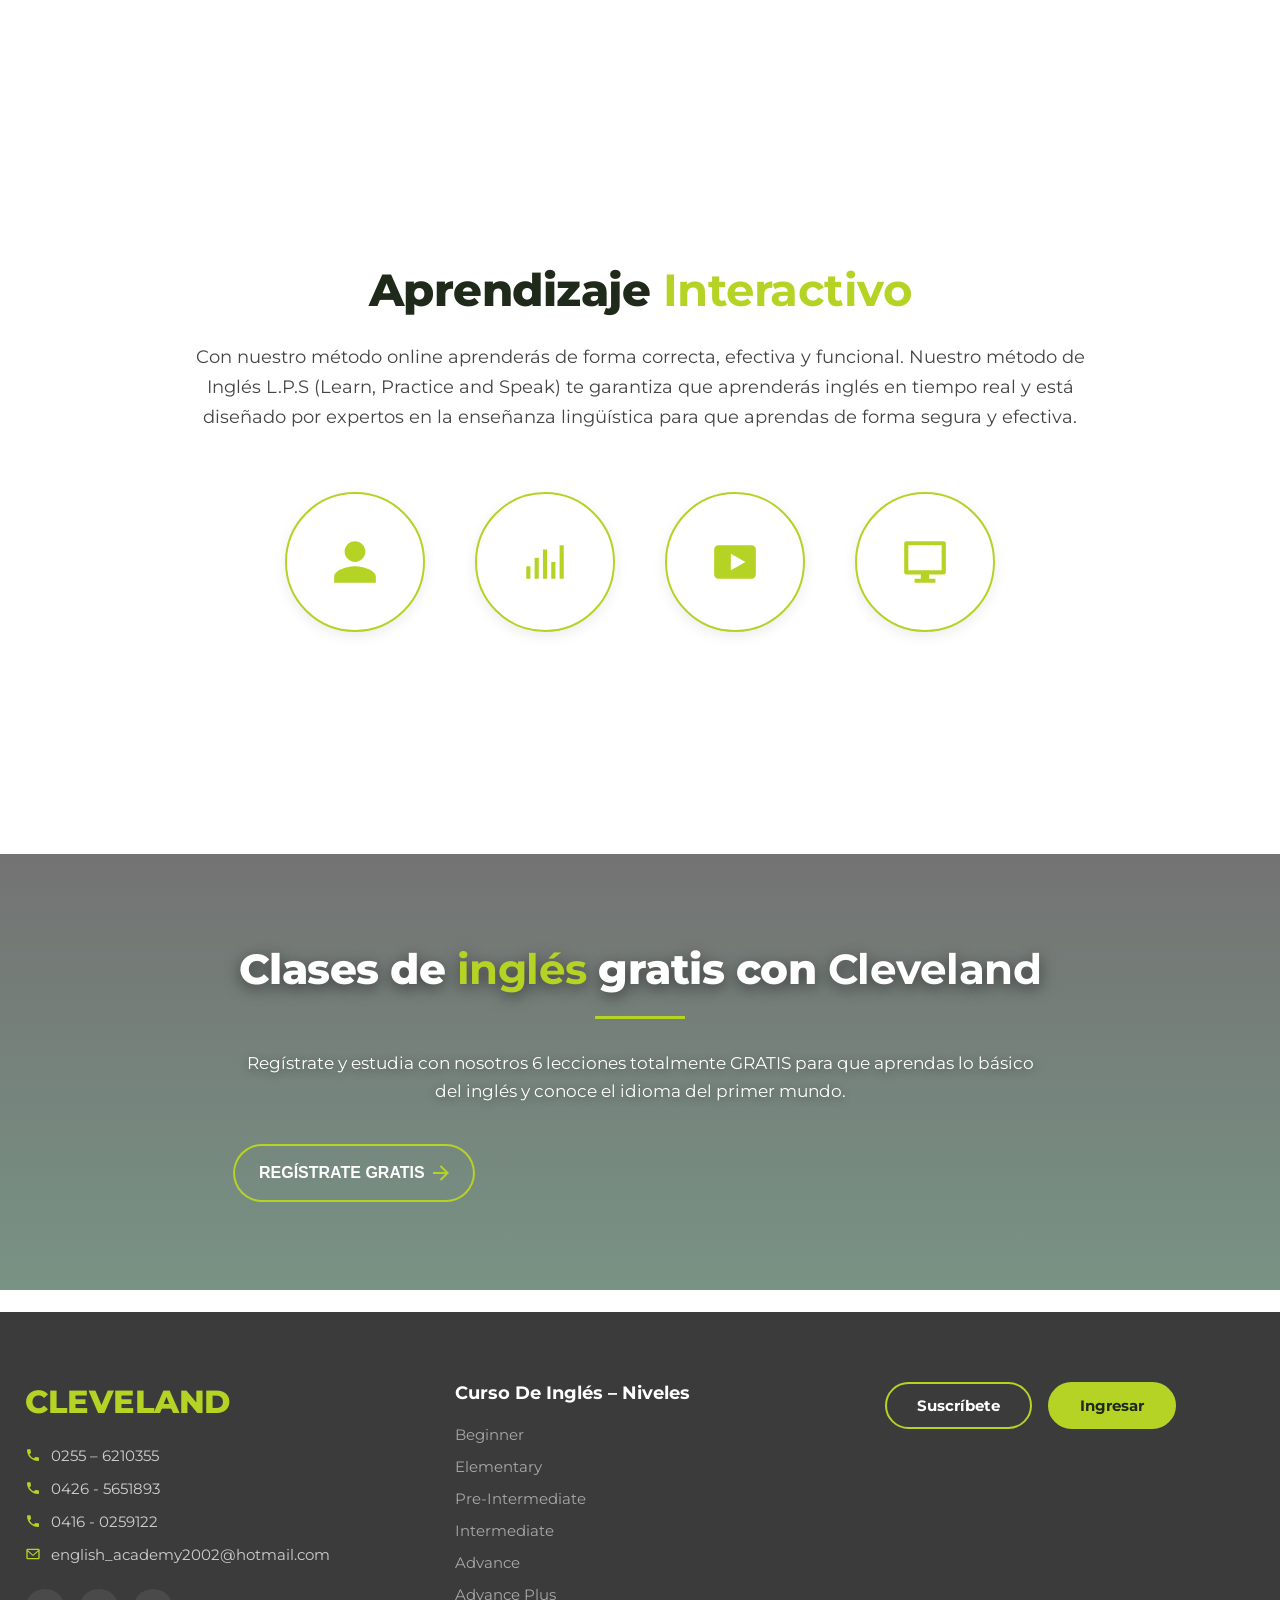
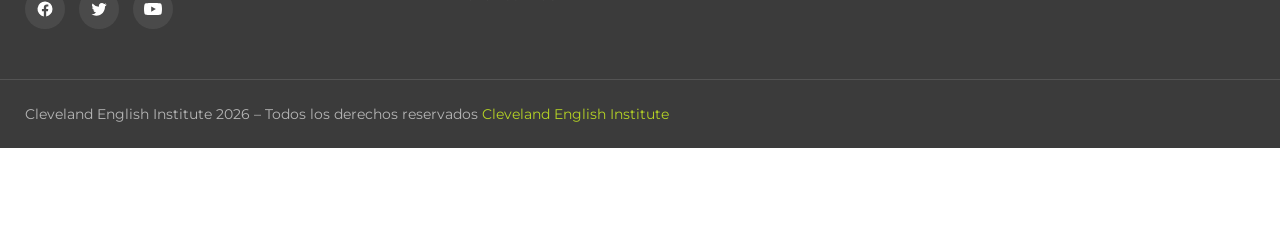
==== commit a371a457: "fix: rutas de cursos y planes" ====
--- a/docs/cleveland/index.html
+++ b/docs/cleveland/index.html
@@ -77,7 +77,7 @@
             <div class="hero-content">
                 <h1>Bienvenidos a Cleveland English Institute</h1>
                 <p>Aprende inglés de calidad con los mejores programas educativos</p>
-                <a href="../PAGINA_WEB_CLEVELAND/cursos/beginner.html"><button class="hero-button">Conoce nuestros cursos</button></a>
+                <a href="../cleveland/cursos/beginner.html"><button class="hero-button">Conoce nuestros cursos</button></a>
             </div>
         </div>
     </section>
@@ -88,7 +88,7 @@
             
             <article class="split-container">
                 <div class="button-wrapper">
-                    <a href="../PAGINA_WEB_CLEVELAND/planes/planes.html">
+                    <a href="../cleveland/planes/planes.html">
                     <button class="hero-button">Ver nuestros planes</button>
                     </a>
                 </div>
